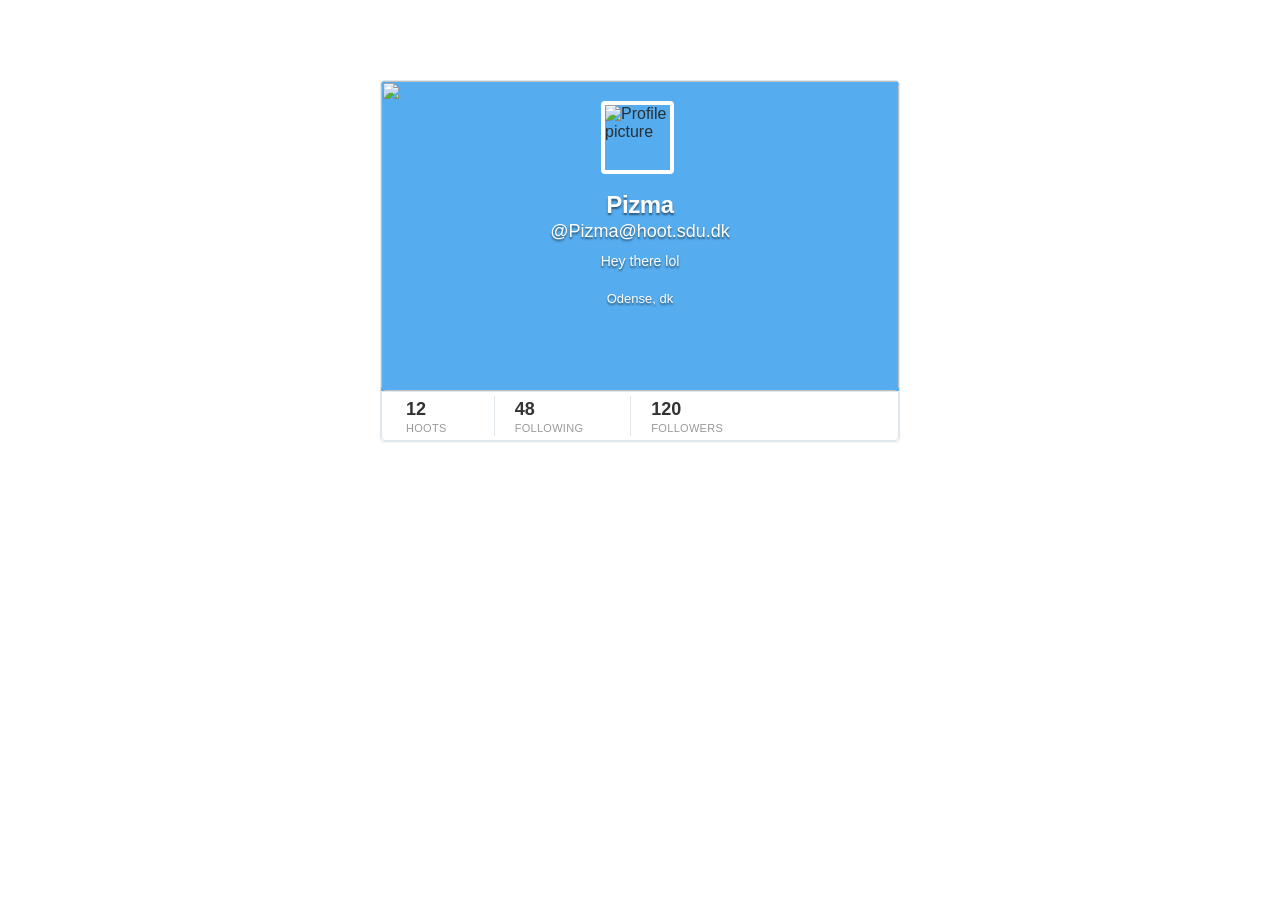
==== UI/Profile/index.html @ b69a09ba "profile page  minus pseduo hoots and top bar but everything else is at place" ====
<!DOCTYPE html>
<html lang="en">
<head>
    <meta charset="UTF-8">
    <meta name="viewport"
          content="width=device-width, initial-scale=1.0">
    <title>Hoot</title>

    <link rel="stylesheet" href="style.css">
    <link rel="stylesheet" href="../UIFONT/web/inter.css">
</head>
<body>
    <main>
        <section class="main-profile">

      <div class="upperbody">
            <div class="banner">
            <img src="muse.jpg">
              </div>

            <div class="profile-content">
              <div class="avatar">
                <img
                    src="horse.jpeg"
                    alt="Profile picture">
              </div>

              <div class="display-name">
                <h1>Pizma</h1>
              </div>
                
              <div class="username">
                <p>@Pizma@hoot.sdu.dk</p>
              </div>

                <div class="bio">
                <p class="bio">
                  Hey there lol
                </p>

                 </div>

                <div class="location">
                <p>Odense, dk</p>
                </div>
            
          </div>

                <div class="profile-stats">
                  <div class="hoots-stat">
                    <span><strong>12</strong> Hoots</span>
                  </div>

                  <div class="following-stat">
                    <span><strong>48</strong> Following</span>
                  </div>

                  <div class="followers-stat">                
                    <span><strong>120</strong> Followers</span>   
                  </div>

                </div>
      </div>
        </section>
    </main>
</body>
</html>
---- UI/Profile/style.css ----
* {
    box-sizing: border-box;
}

html,
body {
    margin: 0;
    min-height: 100%;

}

body {
    min-height: 100vh;
   /* background: #f5f8fa;*/
    font-family: "Inter", sans-serif;
    letter-spacing: 0;
    color: #292f33;
    min-height: 100vh;
    background-image: url("aros.jpg");
    background-position: center;
    background-size: cover;
    background-repeat: no-repeat;
    font-family: "Inter", sans-serif;
    display: flex;
    justify-content: center;
    align-items: flex-start;
    border-radius: 4px;
    padding: 80px 20px;
}

.main-profile {
    position: relative;
    width: 520px;
    height: auto;               
    border: 1px solid #e1e8ed;
    border-radius: 4px;         
    overflow: hidden;
    background: #fff;
    box-shadow: 0 1px 2px rgba(0, 0, 0, 0.04);
}

.banner {

    border-top-right-radius: 4px;
    border-top-left-radius: 4px;
    width: 100%;
    height: 310px;
    overflow: hidden;
    background: #55acee;
}


.banner img {
    display: block;
    width: 100%;
    height: 100%;
    border-top-right-radius: 4px;
    border-top-left-radius: 4px;
    object-fit: cover;
    object-position: center;
    border-radius: 5px;
}
.profile-content {
    position: relative;
  /*  padding: 12px 24px 24px 155px;*/
}

.avatar {
    position: absolute;
    top: -290px;
    left: 220px;

    width: 73px;
    height: 73px;

    border: 4px solid white;
    border-radius: 4px;
}

.avatar img {
    display: block;
    width: 100%;
    height: 100%;
    object-fit: cover;
    border-radius: 2px;
}


.display-name h1 {
    position: absolute;
    top: -200px;
    left: 0;
    width: 100%;
    margin: 0;
    text-align: center;
    font-size: 24px;
    color: #fff;
    font-weight: 600;
    letter-spacing: -0.4px;
    text-shadow: 0 2px 2px rgba(0, 0, 0, .5);
}

.username {
    position: absolute;
    top: -170px;
    left: 0;
    width: 100%;
    margin: 0;
    text-align: center;
    font-size: 18px;
    font-weight: 400;
    color: #fff;
    text-shadow: 0 2px 2px rgba(0, 0, 0, .5);
}

.username p {
    margin: 0;
    color: #fff;
    font-size: 18px;
}

.bio {
    position: absolute;
    top: -70px;
    left: 0;
    width: 100%;
    font-size: 14px;
    font-weight: 400;
    margin: 0;
    text-align: center;
    text-shadow: 0 2px 2px rgba(0, 0, 0, .5);
}

.bio p {
    margin: 0;
    color: #fff;
    line-height: 1.5;
}
.location {
    position: absolute;
    top: -100px;
    left: 0;
    font-size: 14px;
    font-weight: 400;
    width: 100%;
    margin: 0;
    text-align: center;
    text-shadow: 0 2px 2px rgba(0, 0, 0, .5);
}


.location p {
    margin: 0;
    color: #fff;
    font-size: 13px;
}

.location p::before {
    color: #8899a6;
}

.profile-stats {
    width: 100%;
    height: 50px;
    display: flex;
    flex-wrap: wrap;
    gap: 32px;
    background-color: #fff;
    padding: 4px;
    border-bottom-right-radius: 4px;
    border-bottom-left-radius: 4px;
    border: 1px solid #e1e8ed;
    line-height: 16px;
    text-shadow: 0 1px 0 #fff;
}

.profile-stats span {
    display: flex;
    flex-direction: column;
    gap: 3px;

    color: #999999;
    font-size: 11px;
    text-transform: uppercase;
    letter-spacing: 0.3px;
}

.profile-stats strong {
    color: #333333;
    font-size: 18px;
    font-weight: 700;
    letter-spacing: 0;
}
.hoots-stat {
    padding-right: 15px;
    padding-top:5px;
    font-weight: 300;
    padding-left: 20px;
  }

.following-stat {
    border-left: 1px solid #e1e8ed;
    padding-right: 15px;
    padding-top:5px;
    font-weight: 300;
    padding-left: 20px;
  }
.followers-stat {
    border-left: 1px solid #e1e8ed;
    padding-right: 15px;
    padding-top:5px;
    font-weight: 300;
    padding-left: 20px;
  }

/* Mobile layout */
@media (max-width: 600px) {
    body {
        padding: 20px 10px;
    }

    .banner {
        height: 140px;
    }

    .profile-content {
        padding: 48px 16px 20px;
    }

    .avatar {
        top: -55px;
        left: 16px;
        width: 88px;
        height: 88px;
    }

    .profile-stats {
        gap: 20px;
    }
}
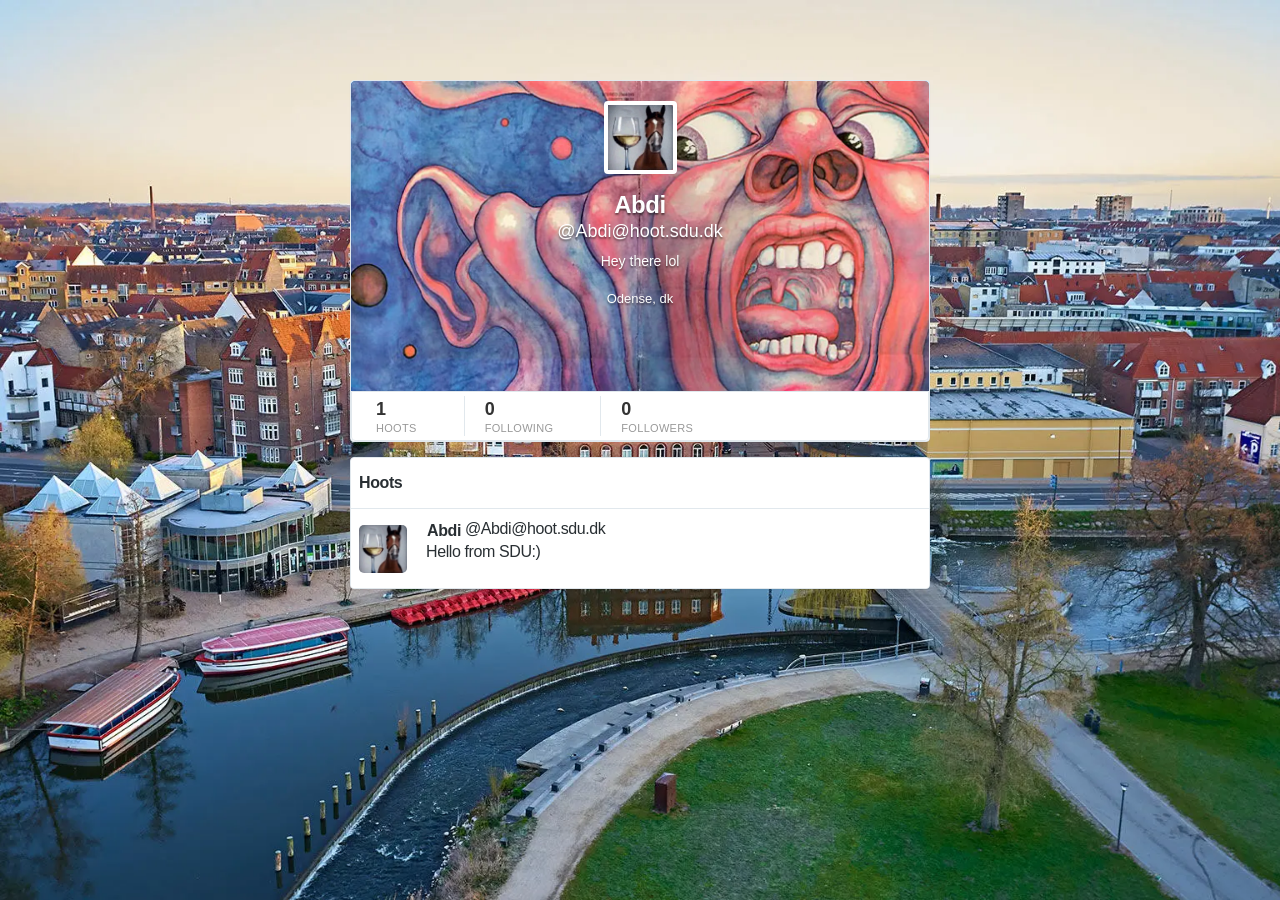
==== commit b4a84b4e: "added a hoots section in the profile plus a pseudo hoot, changed the background to fit the city" ====
--- a/UI/Profile/index.html
+++ b/UI/Profile/index.html
@@ -16,22 +16,22 @@
 
       <div class="upperbody">
             <div class="banner">
-            <img src="muse.jpg">
+            <img src="king.webp">
               </div>
 
             <div class="profile-content">
               <div class="avatar">
                 <img
-                    src="horse.jpeg"
+                    src="horse.webp"
                     alt="Profile picture">
               </div>
 
               <div class="display-name">
-                <h1>Pizma</h1>
+                <h1>Abdi</h1>
               </div>
                 
               <div class="username">
-                <p>@Pizma@hoot.sdu.dk</p>
+                <p>@Abdi@hoot.sdu.dk</p>
               </div>
 
                 <div class="bio">
@@ -49,20 +49,45 @@
 
                 <div class="profile-stats">
                   <div class="hoots-stat">
-                    <span><strong>12</strong> Hoots</span>
+                    <span><strong>1</strong> Hoots</span>
                   </div>
 
                   <div class="following-stat">
-                    <span><strong>48</strong> Following</span>
+                    <span><strong>0</strong> Following</span>
                   </div>
 
                   <div class="followers-stat">                
-                    <span><strong>120</strong> Followers</span>   
+                    <span><strong>0</strong> Followers</span>   
                   </div>
 
                 </div>
       </div>
         </section>
+      <section class="feed">
+        <div class="Hoots">
+          <div class="top-bar">
+            <p><strong>Hoots</strong></p>
+          </div>
+          <div class="Hoot-content">
+          <div class="hoot-avatar">
+                <img
+                    src="horse.webp"
+                    alt="Profile picture">
+          </div>
+            <div class="hoot-display-name">
+              <p><strong>Abdi</strong></p>
+              </div>
+              <div class="hoot-username">
+              <p>@Abdi@hoot.sdu.dk</p>
+
+            </div>
+            <div class="hoot-text">
+            <p>Hello from SDU:)</p>
+              </div>
+          </div>
+        </div>
+
+      </section>
     </main>
 </body>
 </html>
--- a/UI/Profile/style.css
+++ b/UI/Profile/style.css
@@ -16,7 +16,7 @@
     letter-spacing: 0;
     color: #292f33;
     min-height: 100vh;
-    background-image: url("aros.jpg");
+    background-image: url("odense.webp");
     background-position: center;
     background-size: cover;
     background-repeat: no-repeat;
@@ -28,12 +28,13 @@
     padding: 80px 20px;
 }
 
-.main-profile {
+.main-profile
+{
     position: relative;
-    width: 520px;
+    width: 580px;
     height: auto;               
     border: 1px solid #e1e8ed;
-    border-radius: 4px;         
+    border-radius: 4px;
     overflow: hidden;
     background: #fff;
     box-shadow: 0 1px 2px rgba(0, 0, 0, 0.04);
@@ -58,7 +59,6 @@
     border-top-left-radius: 4px;
     object-fit: cover;
     object-position: center;
-    border-radius: 5px;
 }
 .profile-content {
     position: relative;
@@ -68,7 +68,7 @@
 .avatar {
     position: absolute;
     top: -290px;
-    left: 220px;
+    left: 253px;
 
     width: 73px;
     height: 73px;
@@ -213,6 +213,72 @@
     padding-left: 20px;
   }
 
+.feed 
+{
+    position: relative;
+    width: 580px;
+    height: auto;               
+    border: 1px solid #e1e8ed;
+    border-radius: 4px;
+    overflow: hidden;
+    letter-spacing: -0.4px;
+    background: #fff;
+    margin-top: 15px;
+    background: #fff;
+    box-shadow: 0 1px 2px rgba(0, 0, 0, 0.04);
+}
+.Hoots{
+
+    border-top-right-radius: 4px;
+    border-top-left-radius: 4px;
+    width: 100%;
+    height: 130px;
+    overflow: hidden;
+    background: #fff;
+}
+.hoot-avatar img{
+    float:left;
+    display: block;
+    width: 48px;
+    height: 48px;
+    border-radius: 5px;
+    margin-top: 0px;
+    margin-left: 8px;
+}
+.top-bar{
+
+    background: #fff;
+    border-bottom: 1px solid #e1e8ed;
+}
+.top-bar p {
+  margin-left: 8px;
+}
+
+.hoot-text{
+  position: relative;
+  font-size 14px;
+  bottom: 50px;
+  right: -75px;
+  font-weight:500;
+}
+
+.hoot-display-name
+{
+  position: relative;
+  left:20px;
+  bottom: 3px;
+  font-weight:500;
+}
+
+
+.hoot-username
+{
+  position: relative;
+  left: 58px !important;
+  top: -39px !important;
+  font-weight:400;
+}
+}
 /* Mobile layout */
 @media (max-width: 600px) {
     body {
